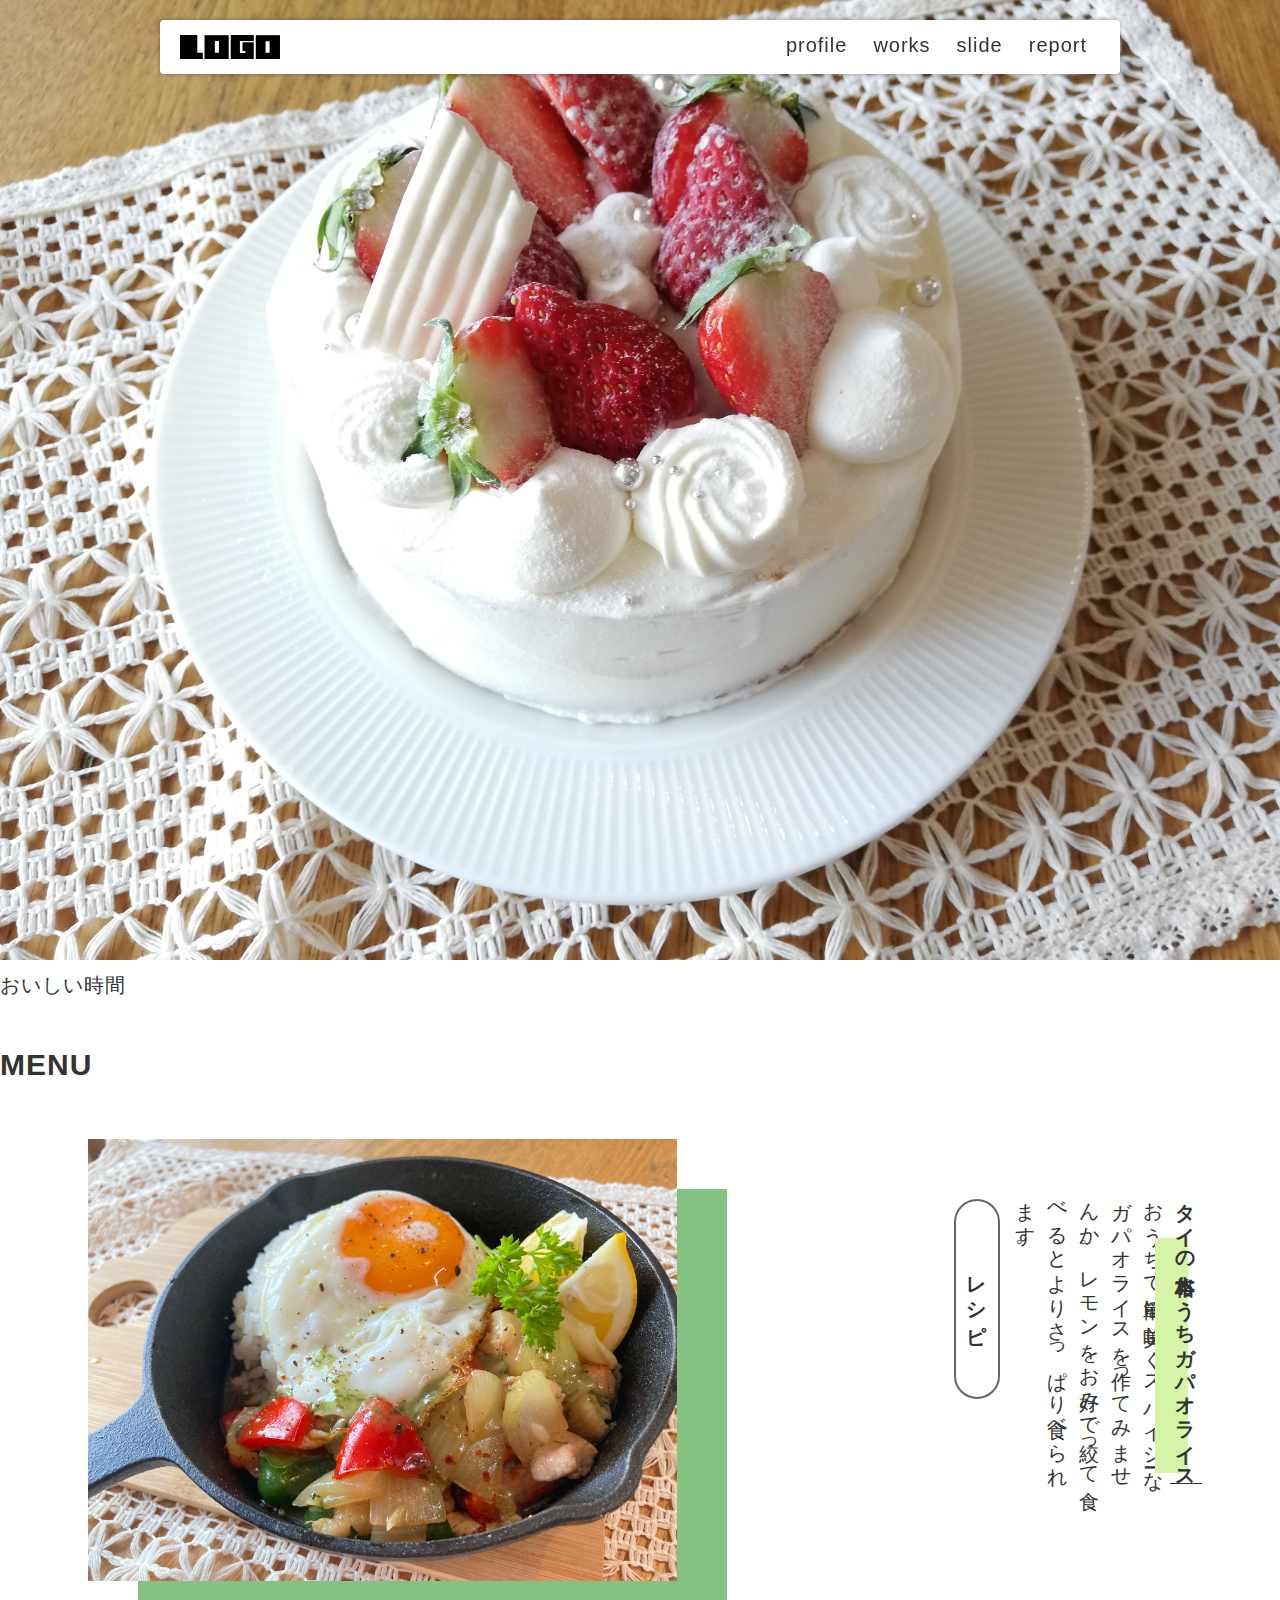
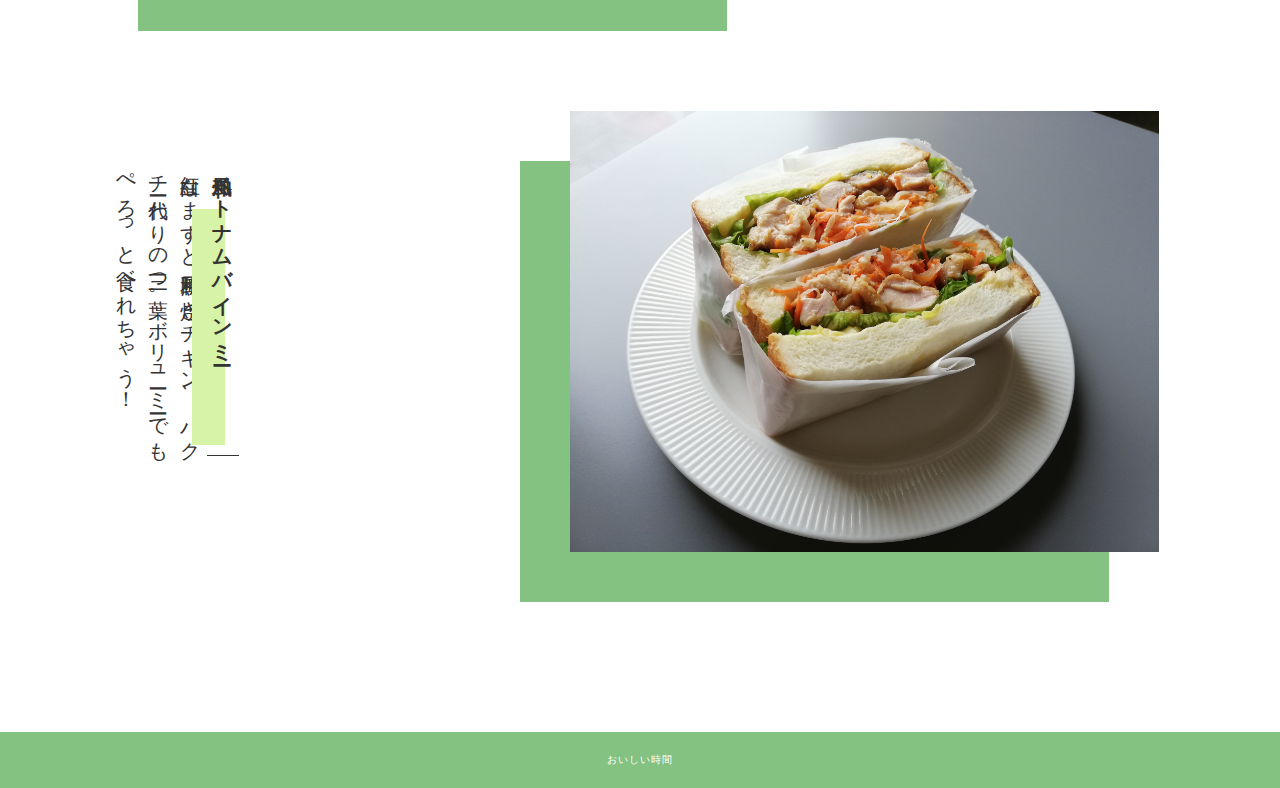
==== index.html @ 784911ea "change" ====
<!DOCTYPE html>
<html lang="ja">
  <head>
    <meta charset="UTF-8" />
    <meta http-equiv="X-UA-Compatible" content="IE=edge" />
    <meta name="viewport" content="width=device-width, initial-scale=1.0" />
    <link rel="stylesheet" href="./css/style.css" />
    <link rel="preconnect" href="https://fonts.googleapis.com">
    <link rel="preconnect" href="https://fonts.gstatic.com" crossorigin>
    <link href="https://fonts.googleapis.com/css2?family=Kaisei+Decol&display=swap" rel="stylesheet">
    <!-- cdnからjquery読み込み -->
    <script
      src="https://code.jquery.com/jquery-3.6.0.js"
      integrity="sha256-H+K7U5CnXl1h5ywQfKtSj8PCmoN9aaq30gDh27Xc0jk="
      crossorigin="anonymous"
    ></script>
    
    <script src="./js/main.js"></script>
    <title>トップページ</title>
  </head>
  <body>
    <header>
      <div class="inner">
        <div id="menu_btn"></div>
        <p id="header_logo">
          <a href="./index.html"><img src="./images/logo.svg" alt="" /></a>
        </p>
        <ul id="global_menu">
          <li><a href="./profile.html">profile</a></li>
          <li><a href="./works.html">works</a></li>
          <li><a href="./slide.html">slide</a></li>
          <li><a href="./report.html">report</a></li>
        </ul>
      </div>
    </header>
    <img class="rback" src='images/IMG_20211224_144856.jpg'
    <div class="top_eye_catch">おいしい時間</div>
    

    <div class="contents">
      <section class="sec">
        <h2></h2>
        <ul>

        </ul>
      </section>

      <section class="sec">
        <h2>MENU</h2>
        <div class="link_menu">
          <div class="each_link">
            <div class="link_pic">
              <div class="pic_container">
                <img class="rback" src="images/IMG_2029.jpeg" />
              </div>
            </div>
            <div class="link_txt">
              <p class="link_title"><span>タイの本格おうちガパオライス</span></p>
              <div class="explain">
                おうちで簡単に美味しくスパイシーなガパオライスを作ってみませんか。レモンをお好みで絞って食べるとよりさっぱり食べられます。<br />
                <a class="link_btn" href="./report.html">レシピ</a>
              </div>

            </div>
          </div>

          <div class="each_link">
            <div class="link_pic">
              <div class="pic_container">
                <img class="lback" src="images/IMG_20210904_125501.jpg" />
              </div>
            </div>
            <div class="link_txt">
              <p class="link_title"><span>和風ベトナムバインミー</span></p>
              <div class="explain">
                紅白なますと和風照り焼きチキン、パクチー代わりの三つ葉。ボリューミーでもぺろっと食べれちゃう！
              </div>

            </div>
          </div>
        </div>
      </section>
    </div>

    <footer>おいしい時間</footer>
  </body>
</html>
---- css/style.css ----
@charset "UTF-8";
/*======================================================
基本 全体の設定
======================================================*/
* {
  box-sizing: border-box;
  margin: 0;
  padding: 0;
}

html,
body {
  height: 100%;
  /* font-feature-settings: "palt"; */
  background-color: #fff;
  position: relative;
}

body { 
  font-size: 20px;
  line-height: 1.6;
  font-family: "游ゴシック体", YuGothic, "游ゴシック", "Yu Gothic", "ヒラギノ角ゴ ProN W3", "Hiragino Kaku Gothic ProN", "メイリオ", Meiryo, sans-serif;
  color: #333333;
  letter-spacing: 0.05em;
}

a {
  color: inherit;
  transition: 0.3s all;/* 値が変わった場合、0.3秒かけて変化する */
}

/* a:hoverはマウスオーバーしたときのセレクタ */
a:hover {
  opacity: 0.7;
}

/* 画像は親要素からはみ出さないように最大幅を100%に */
img {
  max-width: 100%;

  height: auto;
}

/* リストの先頭に・がつかないように */
li {
  list-style: none;
}

@media (min-width: 901px) {
  .sp_only {
    display: none !important;
  }
}

@media (max-width: 900px) {
  .pc_only {
    display: none !important;
  }
}




/*======================================================
header
======================================================*/
header {
  position: fixed;/* position: fixedにするとスクロールしても同じ位置に表示される */
  z-index: 2; /* z-indexはレイヤーの前後関係。数字が大きくなるほど手前 */
  max-width: 1000px;/* max-widthは最大幅 ウィンドウが小さくなればそれに合わせてせまくなる */
  top: 0;
  left: 0;
  right: 0;
  margin: auto;
}

header a {
  display: block;
  text-decoration: none;/* a要素にもともと付く下線をなしに */
}

header .inner {
  background-color: #fff;
  position: relative;
  display: flex;
  justify-content: space-between;
  padding: 15px 20px;
  box-shadow: 0px 0px 5px rgba(0, 0, 0, 0.35);
  border-radius: 4px;
  margin: 20px;
}

/* ロゴ */
#header_logo img {
  display: block;
  width: 100px;
}

/* メニュー */
#global_menu {
  display: flex;
  font-size: 20px;
  position: relative;
}



#global_menu a {
  padding: 0px 13px;
  line-height: 1;
  position: relative;
}

#global_menu li {
  position: relative;
}

#global_menu li.current::before {
  content: "";
  bottom: 2px;
  position: absolute;
  width: 100%;
  height: 10px;
  background-color: #ccc;
}

#menu_btn{
  position: absolute;
  width: 40px;
  height: 40px;
  border-radius: 20px;
  right: 10px;
  top: 7px;
  background-color: #ccc;
  z-index: 30;
  cursor: pointer;
  display: none;
}

/* レスポンシブ */
@media (max-width: 900px) {
  header .inner {
    flex-direction: column;
  }

  #global_menu {
    flex-direction: column;
    display: none;
  }

  .open_menu #global_menu {
    display: flex;
  }

  #global_menu li a{
    padding: 10px 0;
    text-align: center;
  }

  #menu_btn{
    display: block;
  }
}

/*======================================================
footer
======================================================*/
footer {
  background-color: rgb(132, 194, 129);
  color: #fff;
  text-align: center;
  padding: 20px;
  font-size: 10px;
}


/*======================================================
コンテンツ共通
======================================================*/

body.contents_page {/* classにcontents_pageが指定されているbodyタグ */
  padding-top: 100px;
}

.sec{
  margin-bottom: 40px;
}


  max-width: 1000px;
  min-height: 600px;
  padding: 20px;
  margin: auto;
}

/* =================================================
トップページ
================================================= */
.top_eye_catch {
  height: 500px;
  color: rgb(91, 74, 74);
  font-family: 'Kaisei Decol', serif;
  font-weight: bold;
  background-image: url(../images/IMG_20211224_144856.jpg);/* 背景画像 */
  background-size: cover;/* 背景画像のサイズ 要素いっぱいに表示 */
  background-position: center center;/* 背景画像の位置 */
  background-attachment: fixed;/* スクロールしたときの背景画像の位置 固定 */
  
  /* 上下左右中央テクニック https://ics.media/entry/17522/ */
  display: flex;
  align-items: center;
  justify-content: center;
}

.link_menu{
  padding-top: 100px;
}

.each_link{
  display: flex;
  justify-content: space-around;
  margin-bottom: 130px;
}

.each_link:nth-child(even){
  flex-direction: row-reverse;
}

.each_link .link_pic{
  width: 46%;
  margin: 0 60px;
}

.pic_container{
  position: relative;
  background-color: rgb(132, 194, 129);
}

.pic_container img{
  display: block;
  position: relative;
}

.rback{
  top: -50px;
  left: -50px;
}

.lback{
  top: -50px;
  right: -50px;
}



.each_link .link_txt{  writing-mode: vertical-rl;
  height: 300px;
}

.each_link .link_title{
  font-weight: bold;
<<<<<<< HEAD
  padding-bottom: 5px;
  margin-bottom: 5px;
  border-bottom: 1px solid #333;
  
=======
  margin-left: 60px;
  position: relative;
}

.each_link .link_title span{
  position: relative;
  z-index: 2;
}

.each_link .link_title::before{
  content: "";
    display: block;
    width: 33px;
    height: 80%;
    position: absolute;
    left: -15px;
    bottom: 10px;
    background-color: rgb(214, 243, 168);
}

.explain{
>>>>>>> 58fb634c5f13539f1fb2694e141395707feeac98
}

a.link_btn{
  text-decoration: none;
    font-weight: bold;
    display: block;
    margin: 10px;
    border: 2px solid #666;
    padding: 5px;
    text-align: center;
    border-radius: 50px;
    height: 200px;
}

a.link_btn:hover{/* classがlink_btnのaタグのマウスオーバー時 */
  opacity: 1;/* 半透明にならないように上書き */
  border-radius: 0;
  color: #fff;
  background-color: #333;
}

/* =================================================
worksページ
================================================= */

.thumb_list {
  display: flex;
  flex-wrap: wrap;
  margin: 0 -10px;
}

.thumb_list li {
  width: 25%;
  padding: 10px;
}

@media (max-width: 900px) {
  .thumb_list li {
    width: 50%;
  }
}

@media (max-width: 500px) {
  .thumb_list li {
    width: 100%;
  }
}

.thumb_list li a {
  display: block;
  height: 120px;
  border: 1px solid #ccc;
  opacity: 1;
  overflow: hidden;/* はみ出た部分は隠す */
}

.thumb_list li a img {
  display: block;
  width: 100%;
  height: 100%;
  object-fit: cover;
  object-position: center center;
  
  transition: 0.4s all;
}

/* マウスオーバー時、中の画像が1.3倍になって10度傾く */
.thumb_list li a:hover img{
  transform: scale(1.3) rotate(10deg);
}

/*======================================================
reportページ
======================================================*/

.report_eye_catch {
  height: 300px;
  background-image: url(../images/IMG_20210920_132459.jpg);
  background-size: cover;
  background-position: center center;
  display: flex;
  align-items: center;
  justify-content: center;
  color: #fff;
  font-weight: bold;
}

.report {
  border: 1px solid #ccc;
  padding: 40px;
}

.report .outline {
  margin-bottom: 40px;
  display: flex;
}


  .report .outline {
    display: block;
  }
}

.report .outline .pic {
  width: 45%;
  border: 3px solid #999;
}

.report .outline .txt {
  flex: 1;
  padding-left: 20px;
}

.report h1 {
  margin-bottom: 20px;
  padding-left: 10px;
  border-left: 5px solid #ff9a02;
}

.ex_link {
  display: inline-block;
  position: relative;
  padding: 4px;
  padding-left: 26px;
}

.ex_link::before {
  box-sizing: border-box;
  content: "";
  display: block;
  width: 20px;
  height: 14px;
  border: 3px solid #666;
  border-radius: 3px;
  position: absolute;
  left: 0;
  top: 0;
  bottom: 0;
  margin: auto;
}

/* =================================================
profileページ
================================================= */
.profile_container{
  writing-mode: vertical-rl;
  width: 100%;
  height: 300px;
  overflow: auto;
}

.profile_container h3{
  margin-right: px;
}



/*======================================================
汎用
======================================================*/
.mb_m {
  margin-bottom: 20px;
}
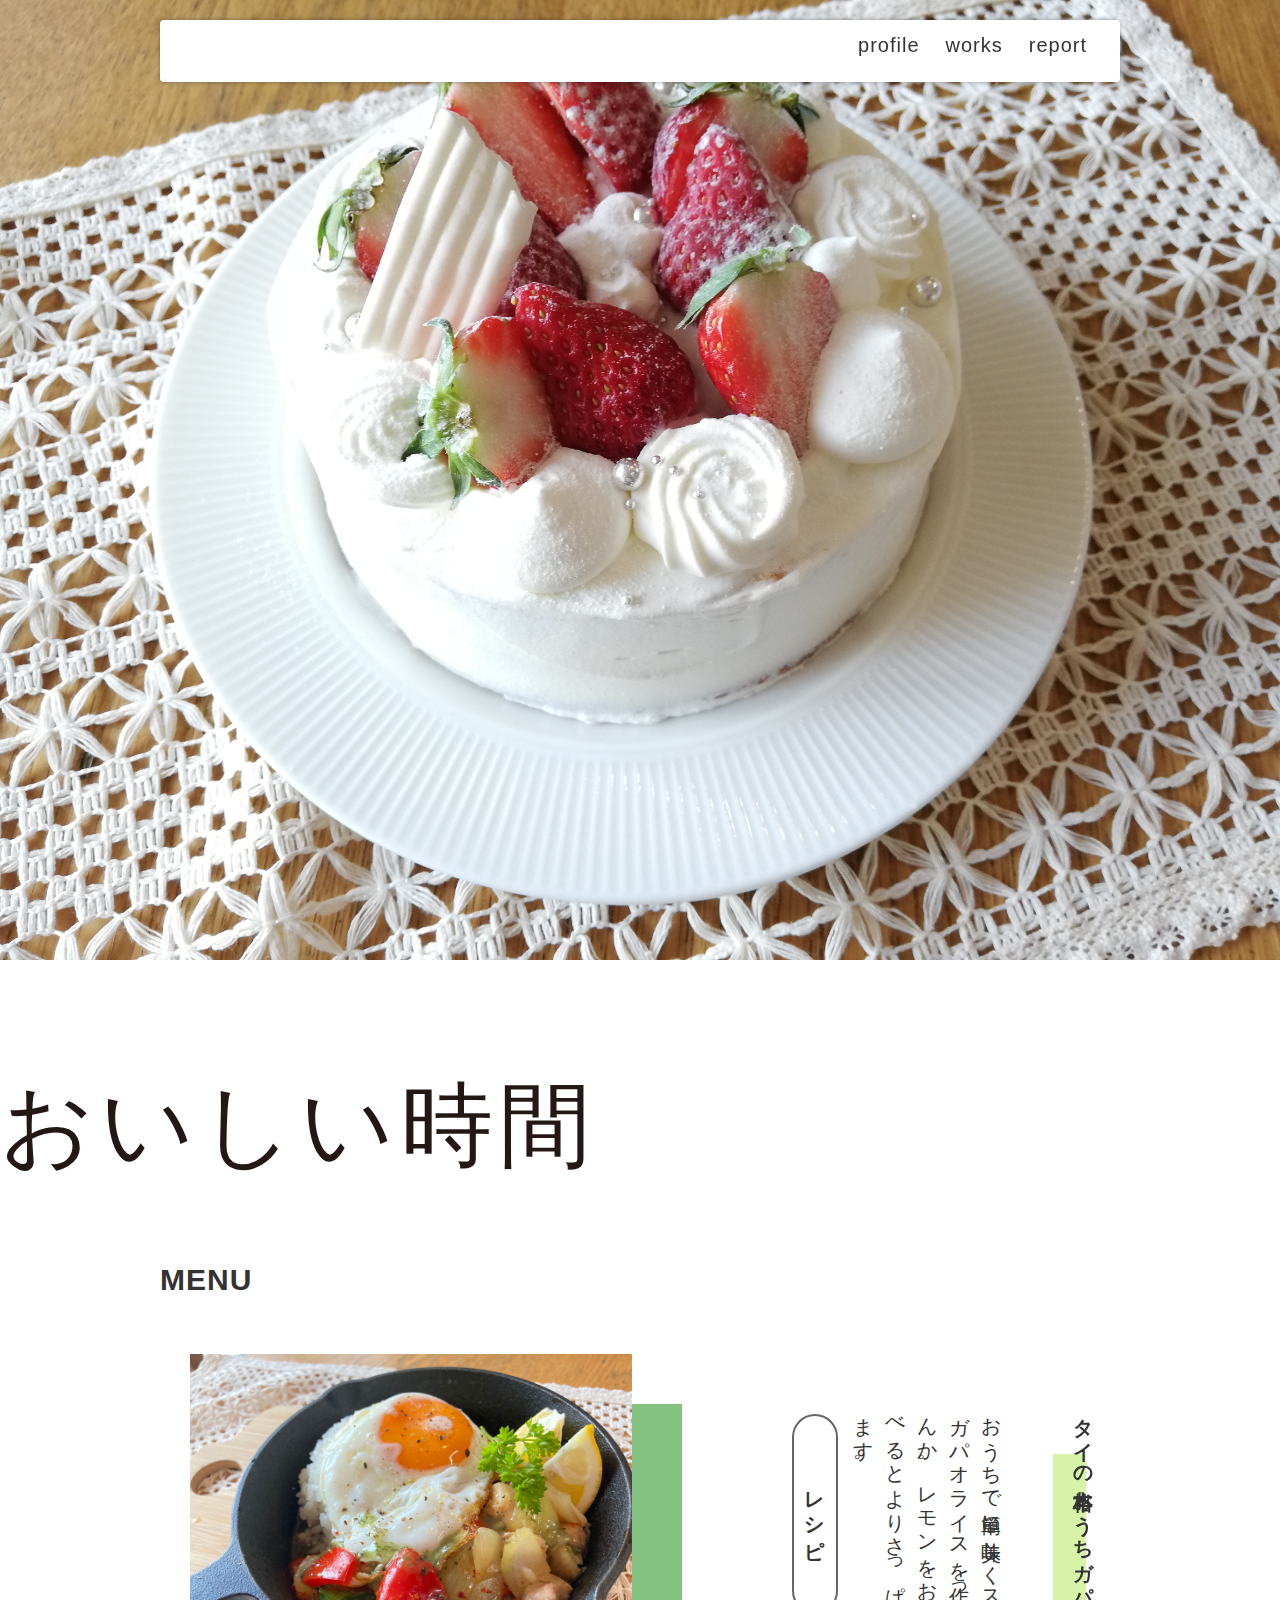
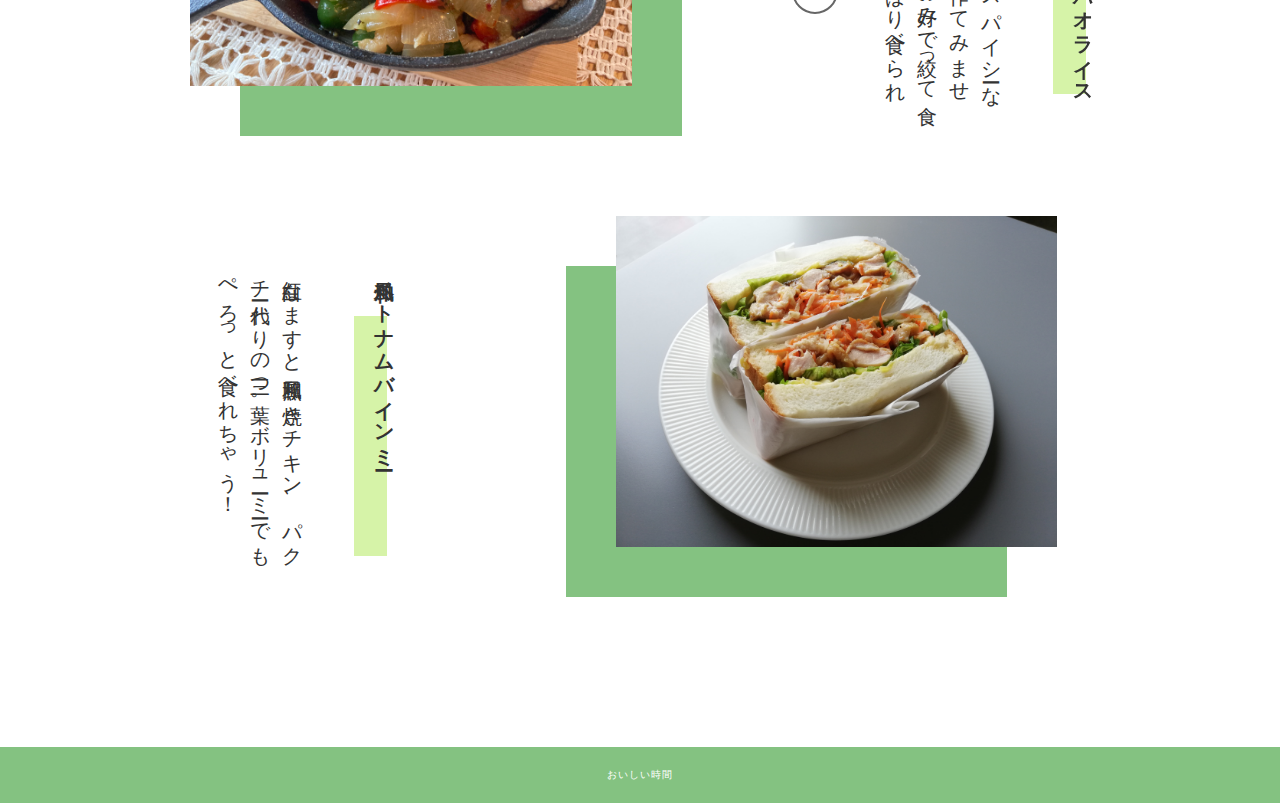
==== commit ae92bbfc: "change" ====
--- a/index.html
+++ b/index.html
@@ -23,18 +23,17 @@
       <div class="inner">
         <div id="menu_btn"></div>
         <p id="header_logo">
-          <a href="./index.html"><img src="./images/logo.svg" alt="" /></a>
+          <a href="./index.html"><?xml version="1.0" encoding="UTF-8"?><svg id="a" xmlns="http://www.w3.org/2000/svg" viewBox="0 0 208.35 35.56"><defs><style>.b{fill:#231815;font-family:AB-andante-83pv-RKSJ-H, AB-andante;font-size:15px;}</style></defs><text class="b" transform="translate(0 30.56)"><tspan x="0" y="0">おいしい時間</tspan></text></svg>
         </p>
         <ul id="global_menu">
           <li><a href="./profile.html">profile</a></li>
           <li><a href="./works.html">works</a></li>
-          <li><a href="./slide.html">slide</a></li>
           <li><a href="./report.html">report</a></li>
         </ul>
       </div>
     </header>
     <img class="rback" src='images/IMG_20211224_144856.jpg'
-    <div class="top_eye_catch">おいしい時間</div>
+    <div class="top_eye_catch"<?xml version="1.0" encoding="UTF-8"?><svg id="a" xmlns="http://www.w3.org/2000/svg" viewBox="0 0 208.35 35.56"><defs><style>.b{fill:#231815;font-family:AB-andante-83pv-RKSJ-H, AB-andante;font-size:px;}</style></defs><text class="b" transform="translate(0 30.56)"><tspan x="0" y="0">おいしい時間</tspan></text></svg></div>
     
 
     <div class="contents">
--- a/css/style.css
+++ b/css/style.css
@@ -186,7 +186,7 @@
   margin-bottom: 40px;
 }
 
-
+.contents {
   max-width: 1000px;
   min-height: 600px;
   padding: 20px;
@@ -259,12 +259,6 @@
 
 .each_link .link_title{
   font-weight: bold;
-<<<<<<< HEAD
-  padding-bottom: 5px;
-  margin-bottom: 5px;
-  border-bottom: 1px solid #333;
-  
-=======
   margin-left: 60px;
   position: relative;
 }
@@ -285,9 +279,7 @@
     background-color: rgb(214, 243, 168);
 }
 
-.explain{
->>>>>>> 58fb634c5f13539f1fb2694e141395707feeac98
-}
+
 
 a.link_btn{
   text-decoration: none;
@@ -303,7 +295,7 @@
 
 a.link_btn:hover{/* classがlink_btnのaタグのマウスオーバー時 */
   opacity: 1;/* 半透明にならないように上書き */
-  border-radius: 0;
+
   color: #fff;
   background-color: #333;
 }
@@ -329,15 +321,15 @@
   }
 }
 
-@media (max-width: 500px) {
+@media (max-width: 100px) {
   .thumb_list li {
-    width: 100%;
+    width: 50%;
   }
 }
 
 .thumb_list li a {
   display: block;
-  height: 120px;
+  height: 100px;
   border: 1px solid #ccc;
   opacity: 1;
   overflow: hidden;/* はみ出た部分は隠す */
@@ -375,7 +367,7 @@
 }
 
 .report {
-  border: 1px solid #ccc;
+
   padding: 40px;
 }
 
@@ -385,10 +377,10 @@
 }
 
 
-  .report .outline {
-    display: block;
-  }
-}
+.report .outline {
+  display: block;
+}
+
 
 .report .outline .pic {
   width: 45%;
@@ -438,9 +430,6 @@
   overflow: auto;
 }
 
-.profile_container h3{
-  margin-right: px;
-}
 
 
 
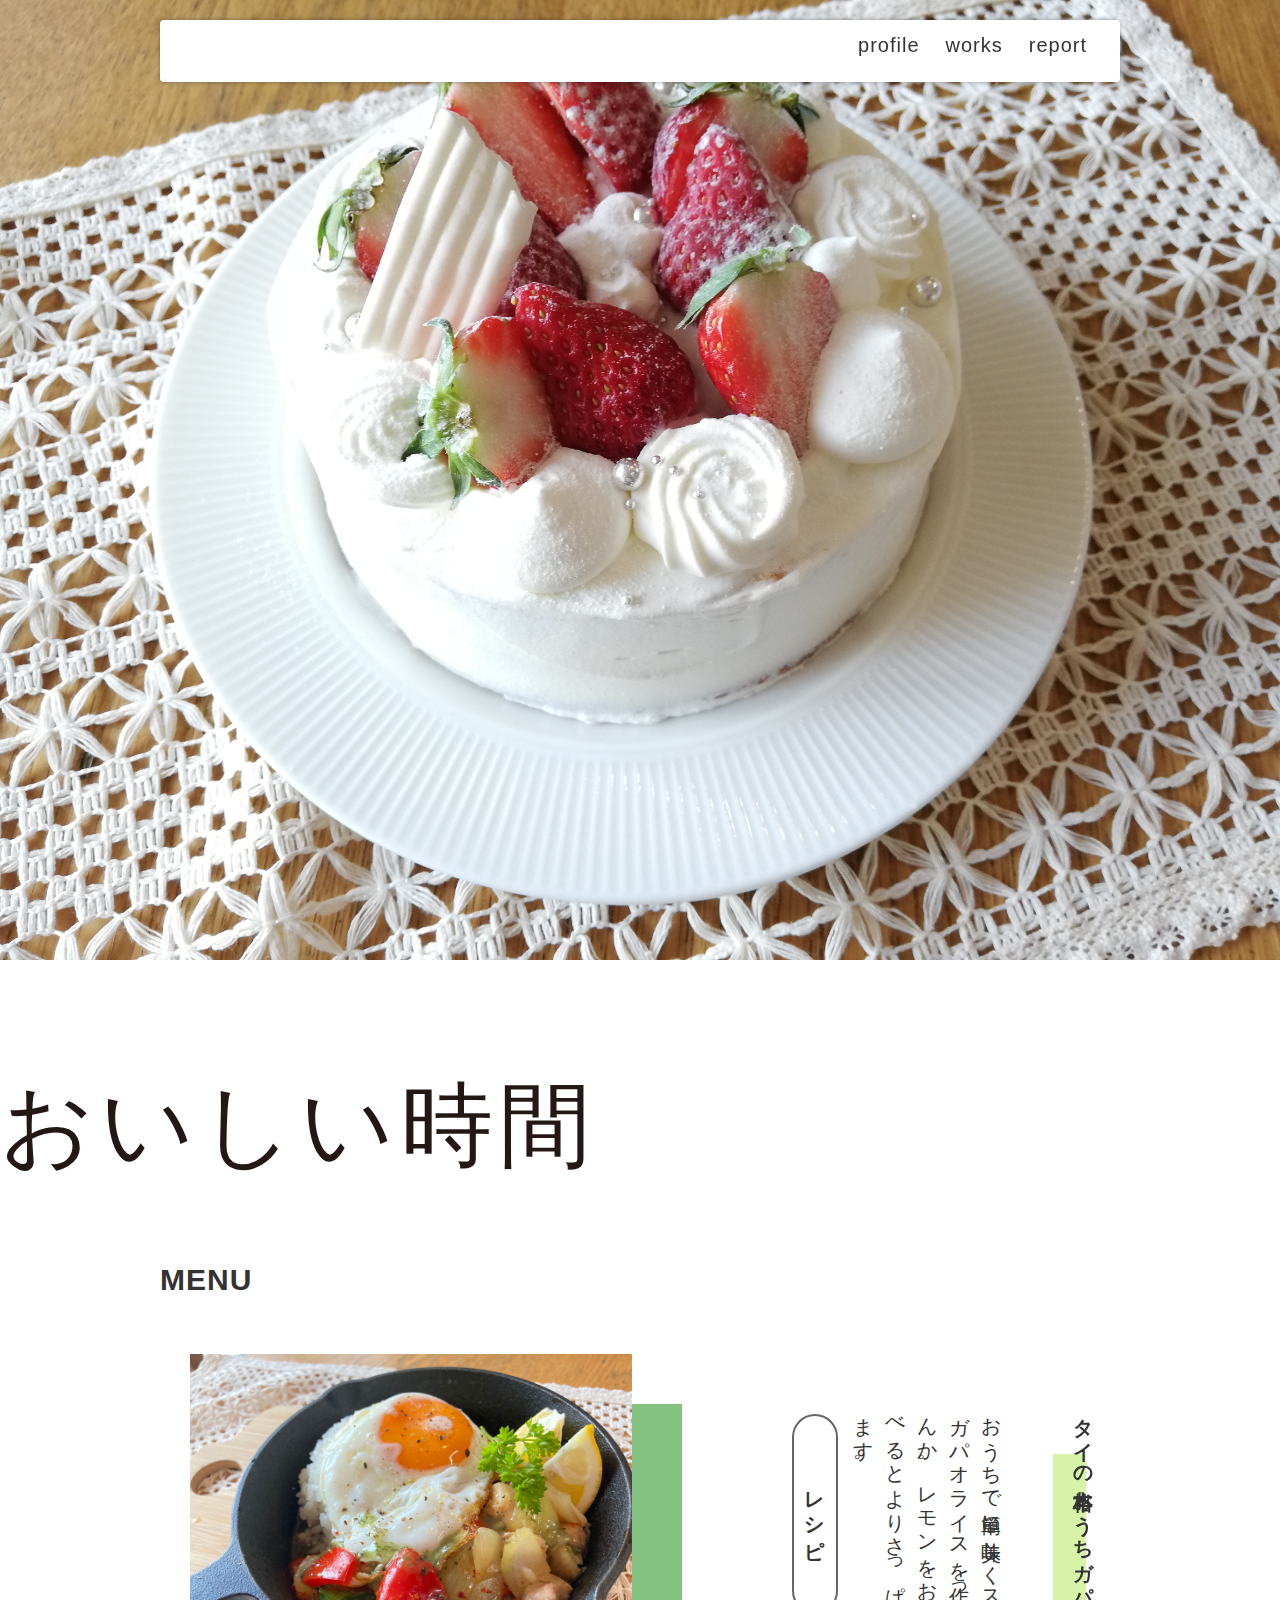
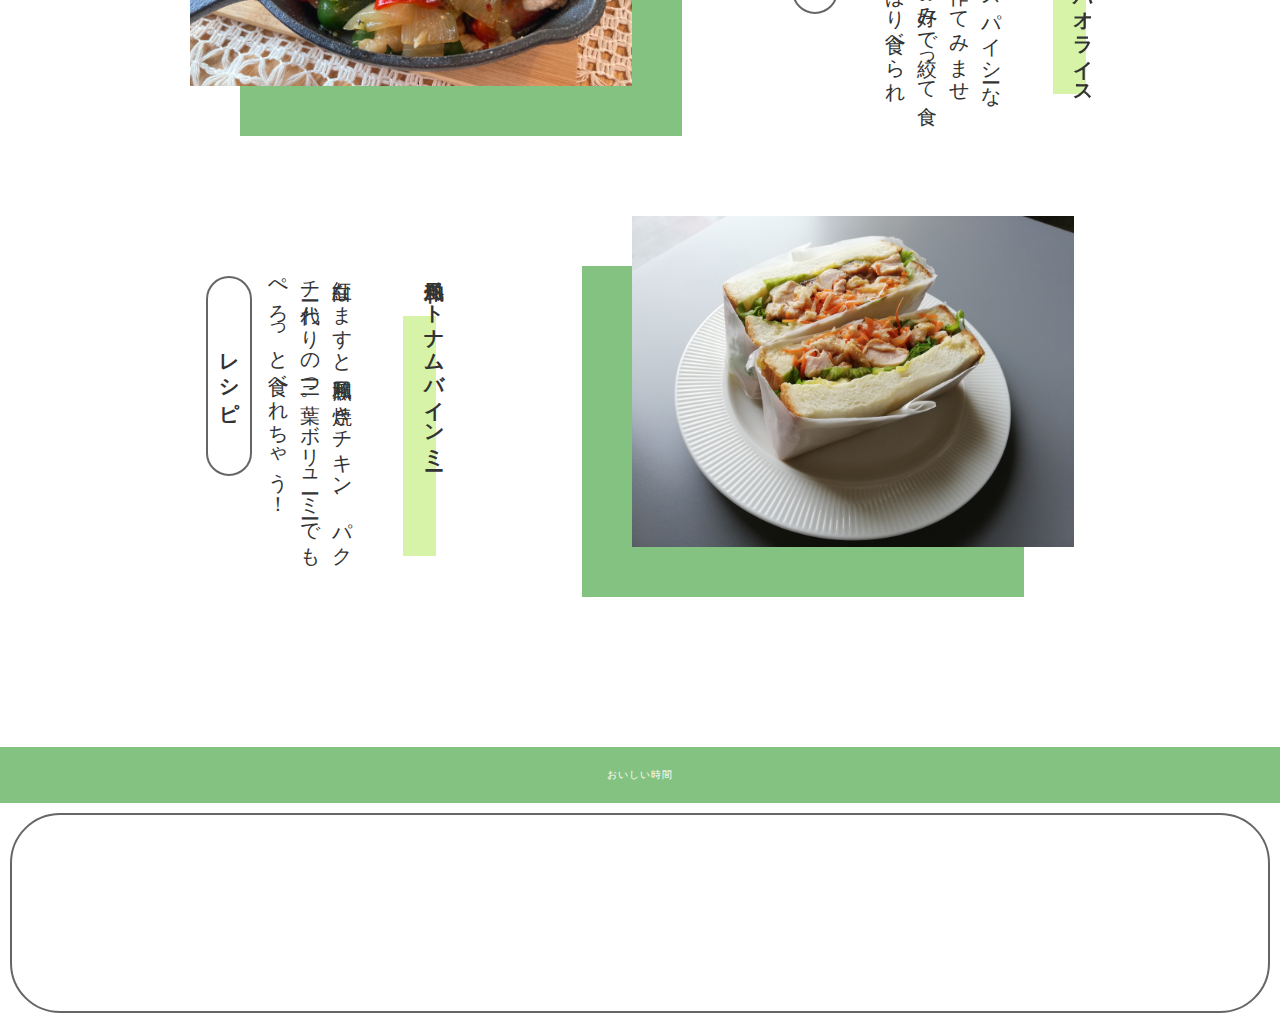
==== commit 825d0b9e: "change" ====
--- a/index.html
+++ b/index.html
@@ -73,7 +73,8 @@
               <p class="link_title"><span>和風ベトナムバインミー</span></p>
               <div class="explain">
                 紅白なますと和風照り焼きチキン、パクチー代わりの三つ葉。ボリューミーでもぺろっと食べれちゃう！
-              </div>
+                <a class="link_btn" href="./report.html">レシピ</a>
+              </div></div>
 
             </div>
           </div>
@@ -82,5 +83,7 @@
     </div>
 
     <footer>おいしい時間</footer>
+    <a class="link_btn" href="./report.html">
+              </div>
   </body>
 </html>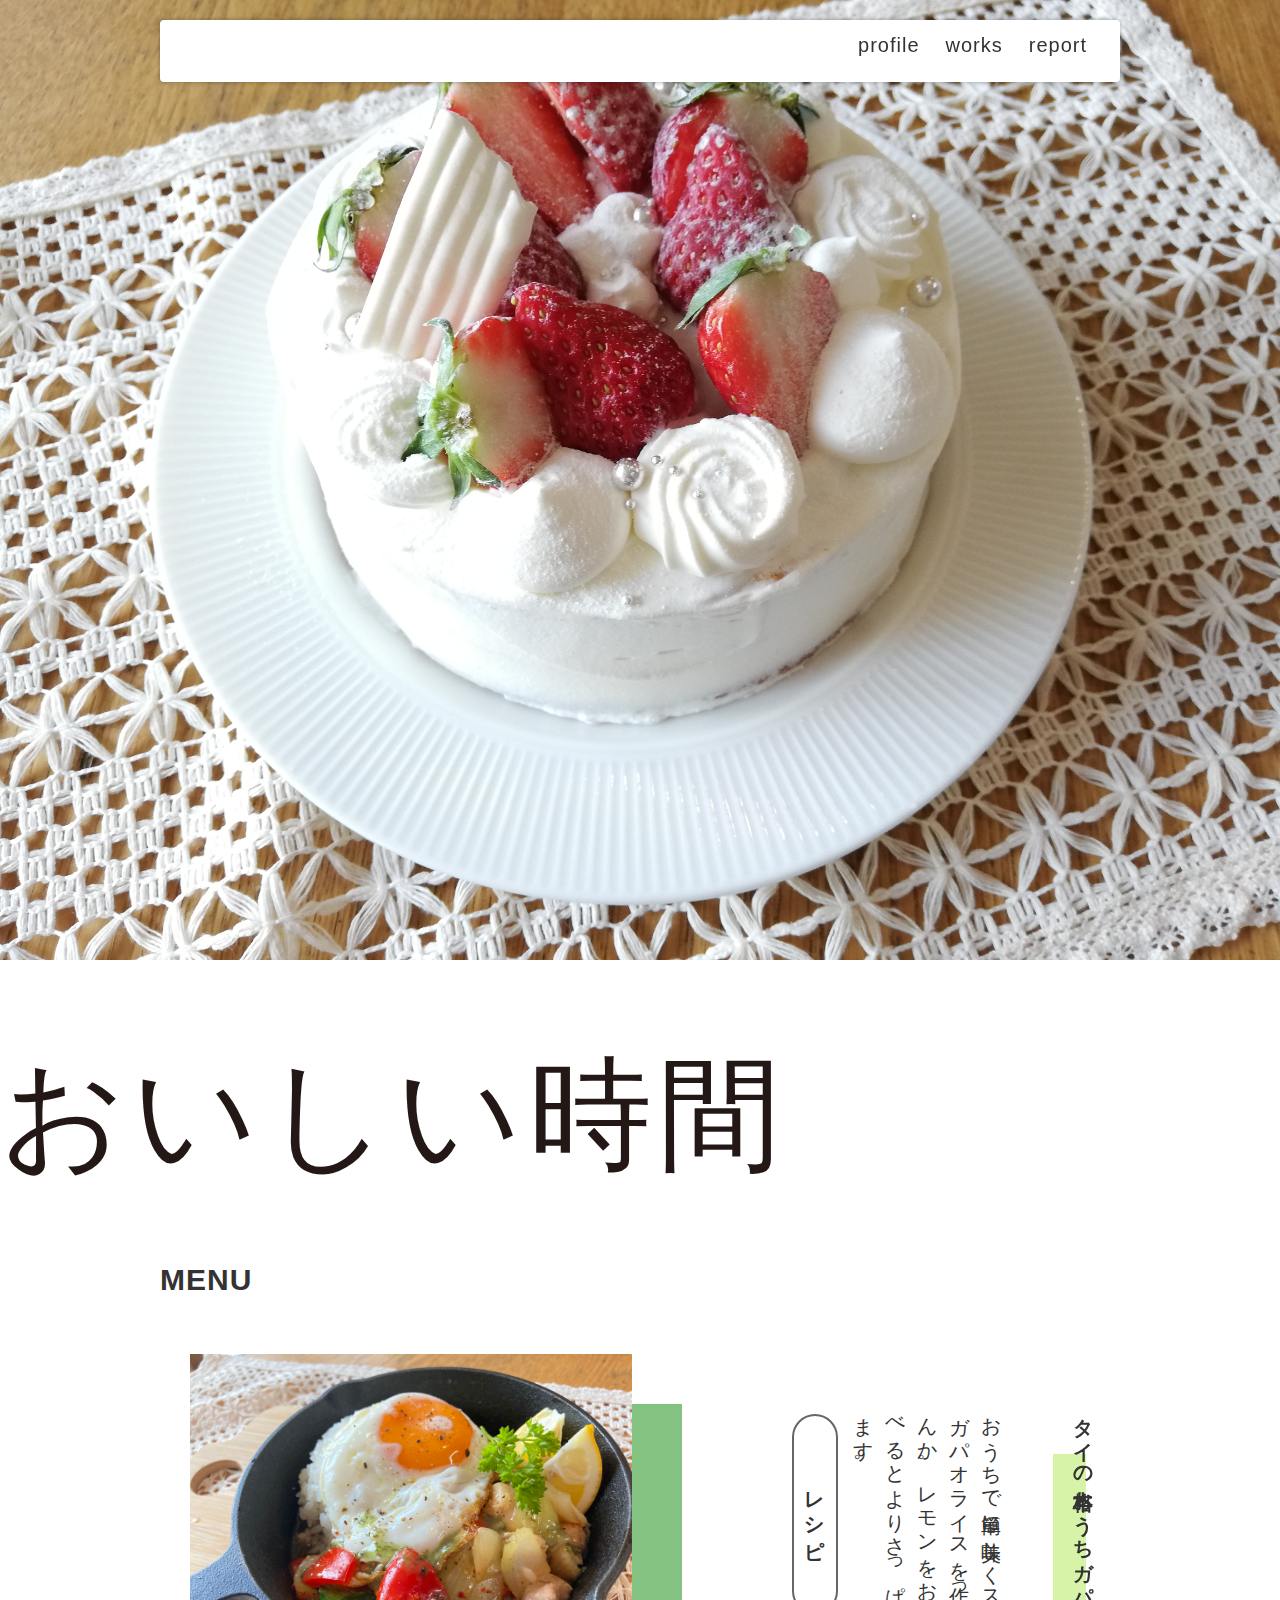
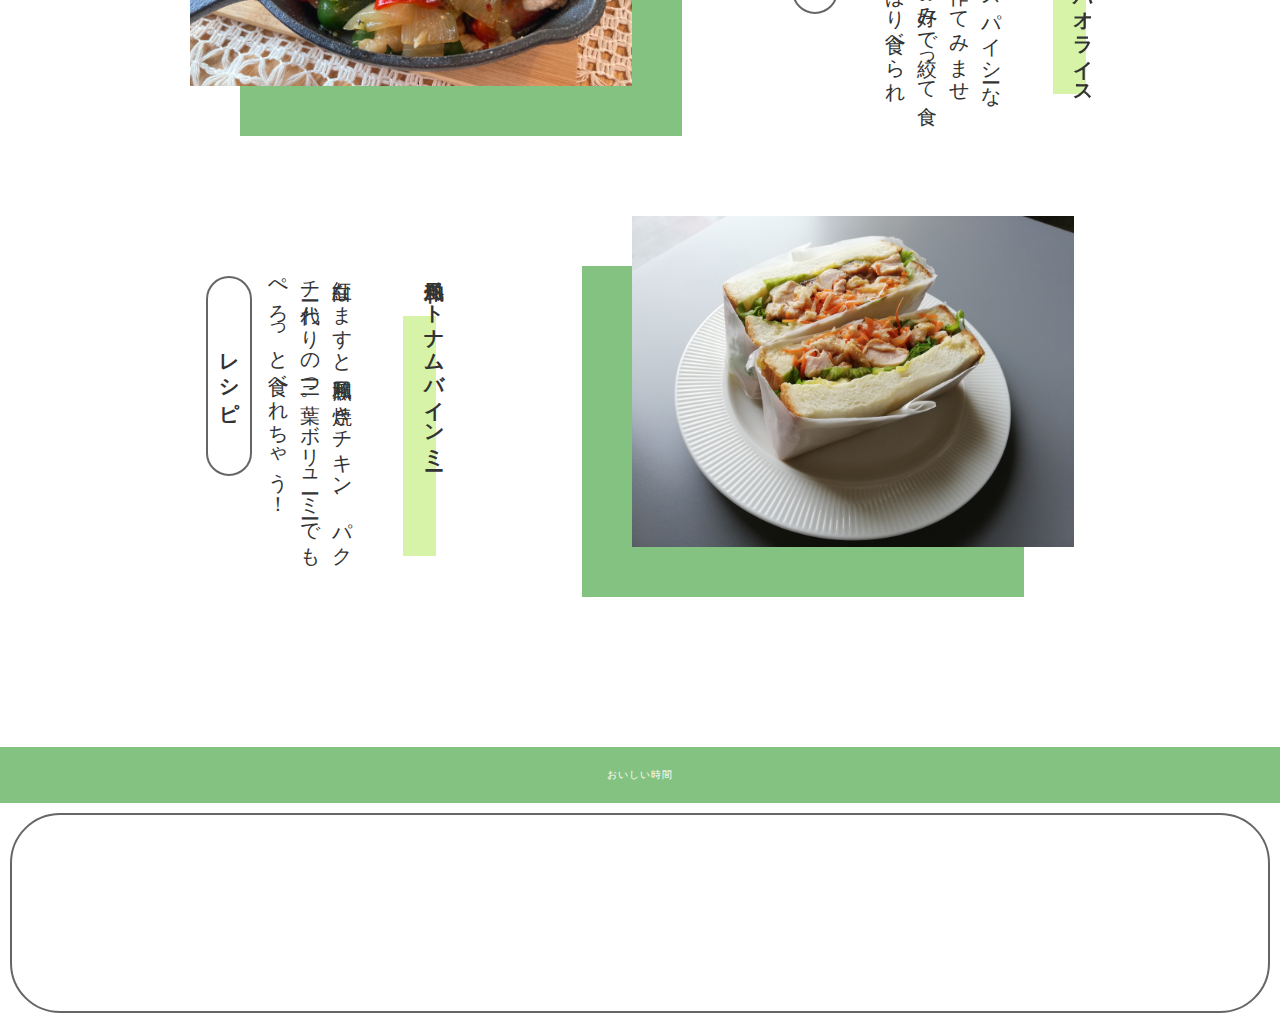
==== commit 00422fc9: "change" ====
--- a/index.html
+++ b/index.html
@@ -23,7 +23,7 @@
       <div class="inner">
         <div id="menu_btn"></div>
         <p id="header_logo">
-          <a href="./index.html"><?xml version="1.0" encoding="UTF-8"?><svg id="a" xmlns="http://www.w3.org/2000/svg" viewBox="0 0 208.35 35.56"><defs><style>.b{fill:#231815;font-family:AB-andante-83pv-RKSJ-H, AB-andante;font-size:15px;}</style></defs><text class="b" transform="translate(0 30.56)"><tspan x="0" y="0">おいしい時間</tspan></text></svg>
+          <a href="./index.html"><?xml version="1.0" encoding="UTF-8"?><svg id="a" xmlns="http://www.w3.org/2000/svg" viewBox="0 0 36.96 4.45"><defs><style>.b{fill:#231815;}</style></defs><path class="b" d="M0,2.41H.86v-.88H0v-.44H.86V.36h.2v.73h.71v.44h-.71v.88h.94c.47,0,.84,.32,.84,.7v.1c0,.39-.38,.7-.84,.7h-.51v-.16h.28c.3,0,.55-.26,.55-.59s-.24-.59-.55-.59h-.7v.71H0v-.88Zm.53,.71h.33v-.55h-.33v.55Zm1.94-1.8c0-.12,.12-.22,.26-.22s.26,.1,.26,.22-.12,.22-.26,.22-.26-.1-.26-.22Z"/><path class="b" d="M6.51,2.78V1.35h.2v1.23c0,.25,.31,.45,.7,.45h.15v-.44h.2v.88h-.4c-.47,0-.84-.31-.84-.7Zm2.54-1.45c1.01,0,.97,.52,.97,.52,0,.12-.12,.22-.26,.22s-.26-.1-.26-.22c0-.1,.09-.19,.2-.21-.14-.2-.45-.25-.64-.31Z"/><path class="b" d="M14.24,.66c-.14,0-.26-.09-.26-.22s.12-.22,.26-.22c.09,0,.16,.04,.22,.09,.01,.02,.02,.03,.03,.05,.14,.26-.16,.45-.41,.45,.22-.05,.28-.16,.16-.16Zm-.26,2.09V1.63h.61v1.13c0,.71,.3,.99,.82,.91-.36,.31-1.43,.33-1.43-.93Z"/><path class="b" d="M19.67,2.78V1.35h.2v1.23c0,.25,.31,.45,.7,.45h.15v-.44h.2v.88h-.4c-.47,0-.84-.31-.84-.7Zm2.54-1.45c1.01,0,.97,.52,.97,.52,0,.12-.12,.22-.26,.22s-.26-.1-.26-.22c0-.1,.09-.19,.2-.21-.14-.2-.45-.25-.64-.31Z"/><path class="b" d="M26.03,3.13c-.47,0-.84-.31-.84-.7v-.65c0-.39,.38-.7,.84-.7h.11c.47,0,.84,.31,.84,.7v.65c0,.39-.38,.7-.84,.7h-.11Zm.06-.44c.39,0,.7-.2,.7-.45v-.26c0-.25-.31-.45-.7-.45s-.7,.2-.7,.45v.26c0,.25,.31,.45,.7,.45Zm0-.37c-.15,0-.26-.1-.26-.22s.11-.22,.26-.22,.26,.1,.26,.22-.12,.22-.26,.22Zm3.11-1.73h1.24v.16h-1.24V1.91h1.24v.44h-3.01v-.44h1.24V.76h-1.24v-.16h1.24V0h.53V.59Zm0,2.04v.23h.67v.44h-.67v.79c0,.12-.11,.21-.25,.21s-.26-.12-.26-.24c0-.11-.26-.19-.26-.19h.57v-.58h-1.25v-.44h1.25v-.23h.2Zm-1.45,1.11c0-.12,.11-.22,.26-.22s.26,.1,.26,.22-.12,.22-.26,.22-.26-.1-.26-.22Z"/><path class="b" d="M32.26,3.67h-.2V.02h.8c.47,0,.84,.31,.84,.7v.09c0,.39-.38,.7-.84,.7h-.61V3.67Zm0-2.31h.38c.3,0,.55-.26,.55-.59s-.24-.58-.55-.58h-.38V1.35Zm.45-.37c-.15,0-.26-.09-.26-.22s.11-.22,.26-.22,.26,.1,.26,.22-.12,.22-.26,.22Zm1.59,.84h.11c.47,0,.84,.32,.84,.7v.65c0,.38-.38,.7-.84,.7h-.11c-.47,0-.84-.32-.84-.7v-.65c0-.38,.38-.7,.84-.7Zm-.65,.9v.26c0,.25,.31,.46,.7,.46s.7-.21,.7-.46v-.26c0-.25-.31-.46-.7-.46s-.7,.21-.7,.46Zm.44,.13c0-.12,.11-.22,.26-.22s.26,.1,.26,.22-.12,.22-.26,.22-.26-.09-.26-.22Zm.89-2.03v-.09c0-.39,.38-.7,.84-.7h1.13V4.19c0,.14-.14,.26-.32,.26s-.32-.14-.32-.3c0-.15-.32-.23-.32-.23h.43V1.52h-.61c-.47,0-.84-.31-.84-.7Zm.53-.05c0,.33,.24,.59,.55,.59h.38V.19h-.38c-.3,0-.55,.26-.55,.58Zm.2,0c0-.12,.12-.22,.26-.22s.26,.1,.26,.22-.12,.22-.26,.22-.26-.09-.26-.22Z"/></svg>
         </p>
         <ul id="global_menu">
           <li><a href="./profile.html">profile</a></li>
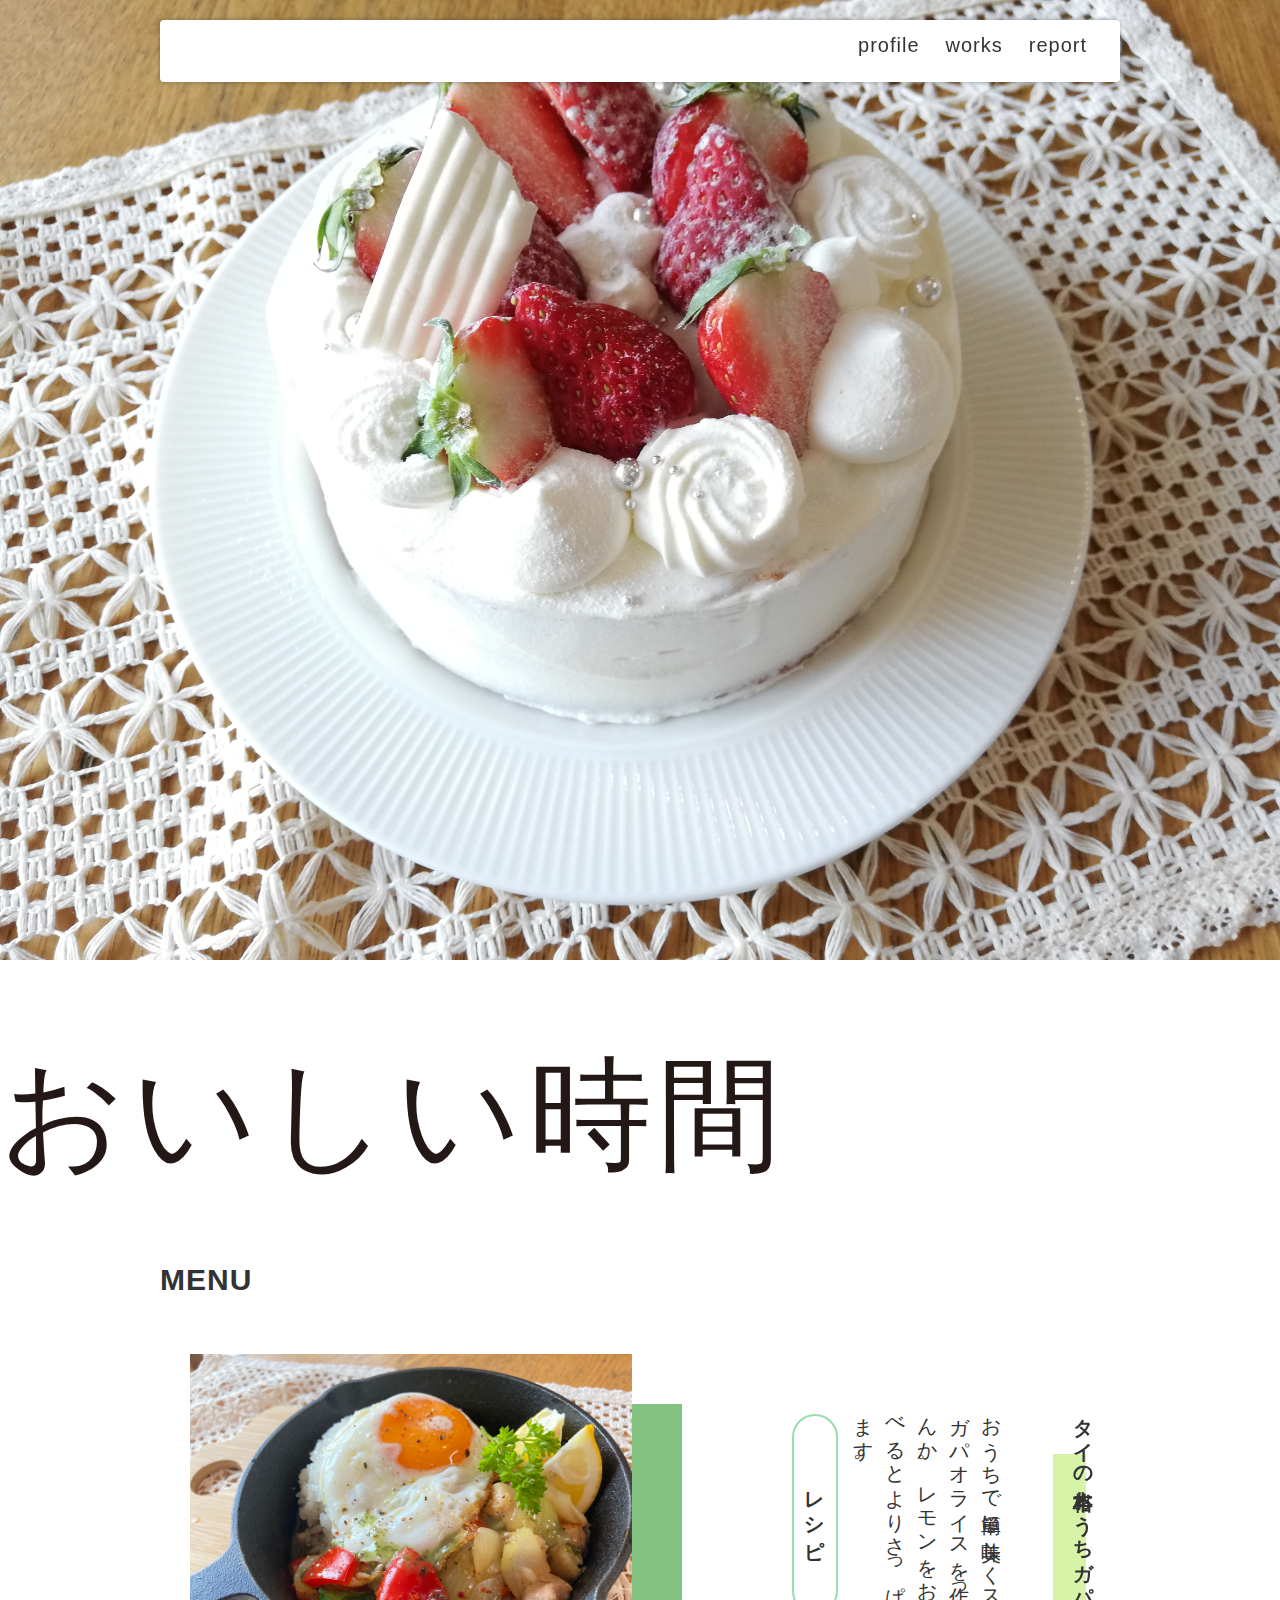
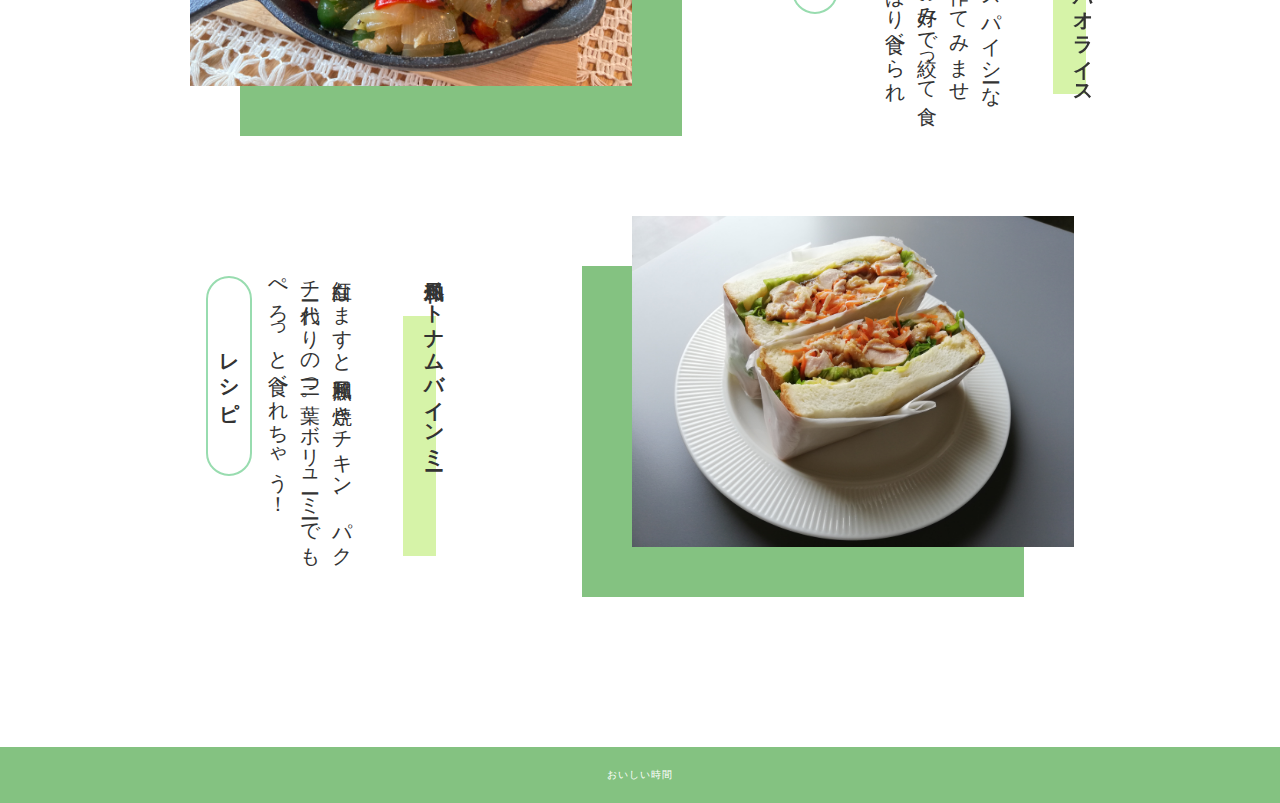
==== commit 250b7304: "change" ====
--- a/index.html
+++ b/index.html
@@ -82,8 +82,4 @@
       </section>
     </div>
 
-    <footer>おいしい時間</footer>
-    <a class="link_btn" href="./report.html">
-              </div>
-  </body>
-</html>+    <footer>おいしい時間</footer>--- a/css/style.css
+++ b/css/style.css
@@ -286,7 +286,7 @@
     font-weight: bold;
     display: block;
     margin: 10px;
-    border: 2px solid #666;
+    border: 2px solid rgb(152, 220, 175);
     padding: 5px;
     text-align: center;
     border-radius: 50px;
@@ -297,7 +297,7 @@
   opacity: 1;/* 半透明にならないように上書き */
 
   color: #fff;
-  background-color: #333;
+  background-color: rgba(122, 202, 128, 0.695);
 }
 
 /* =================================================
@@ -323,7 +323,7 @@
 
 @media (max-width: 100px) {
   .thumb_list li {
-    width: 50%;
+    width: 0%;
   }
 }
 
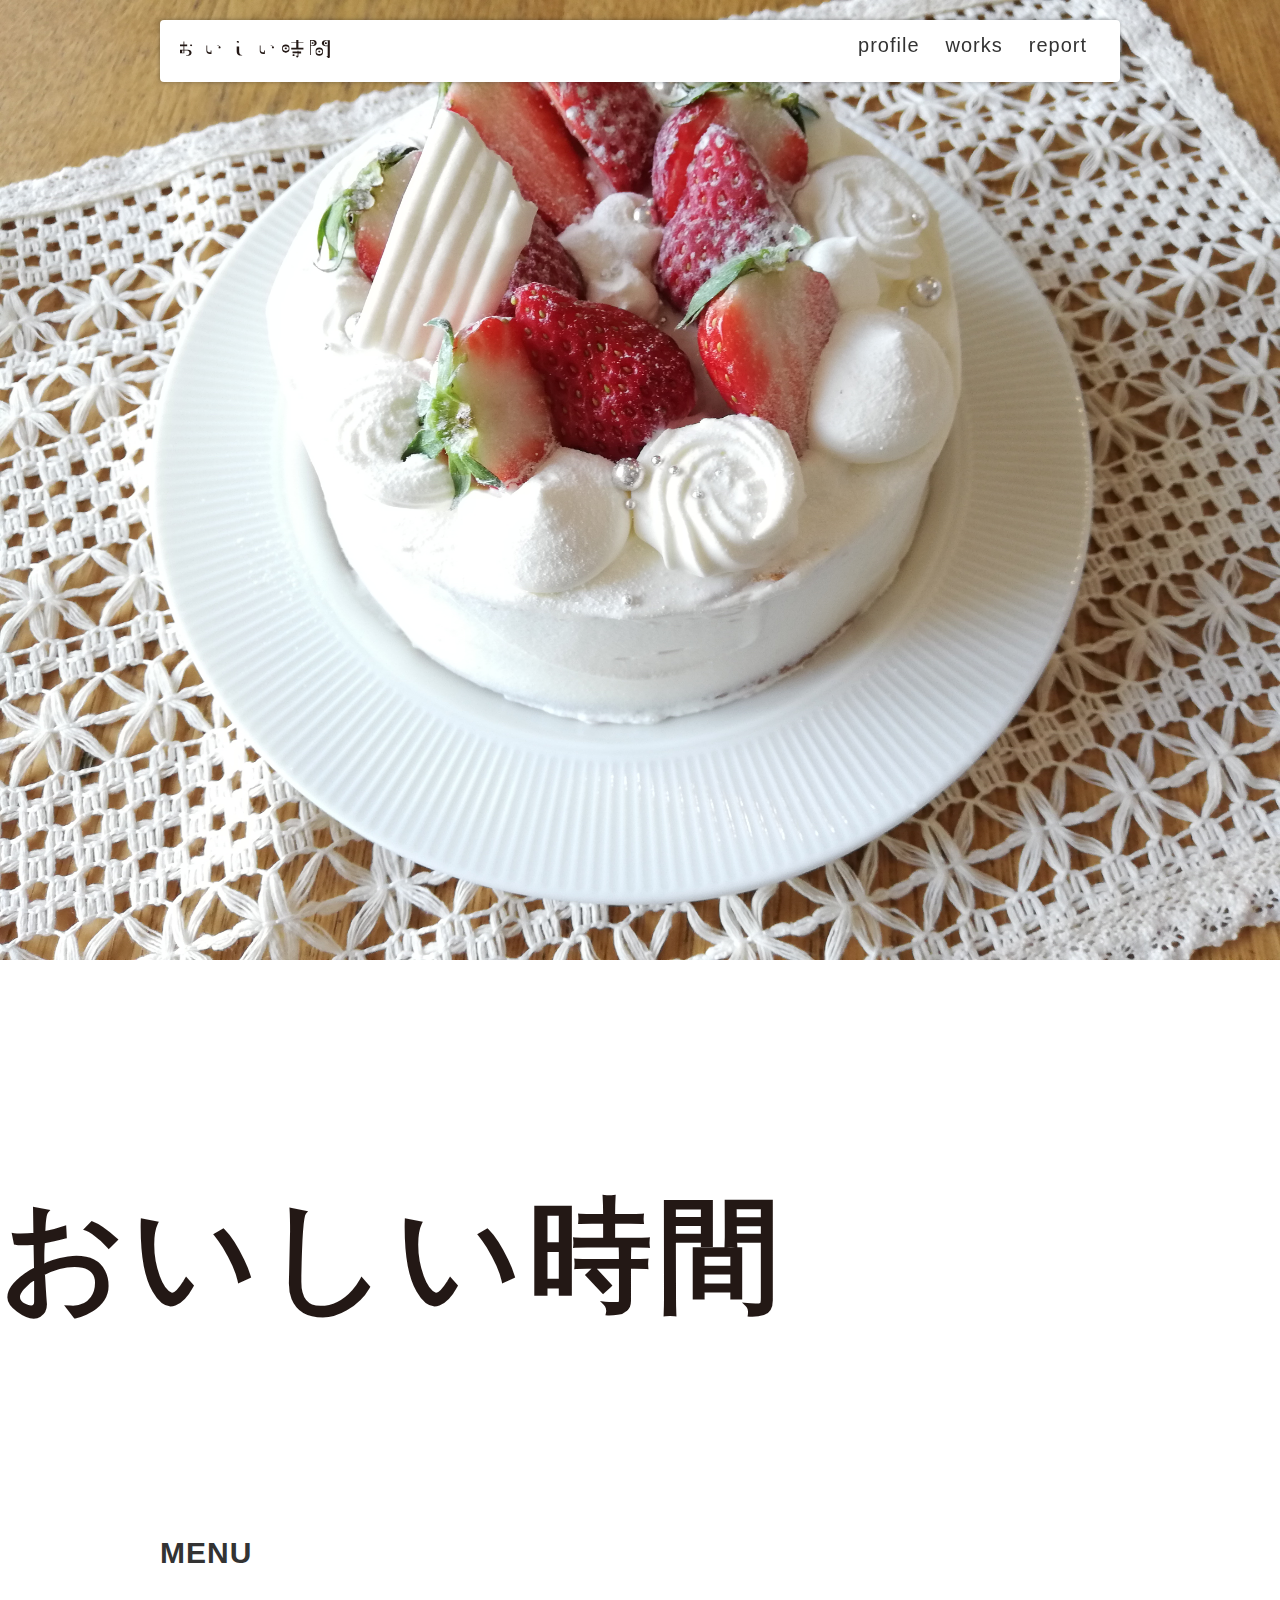
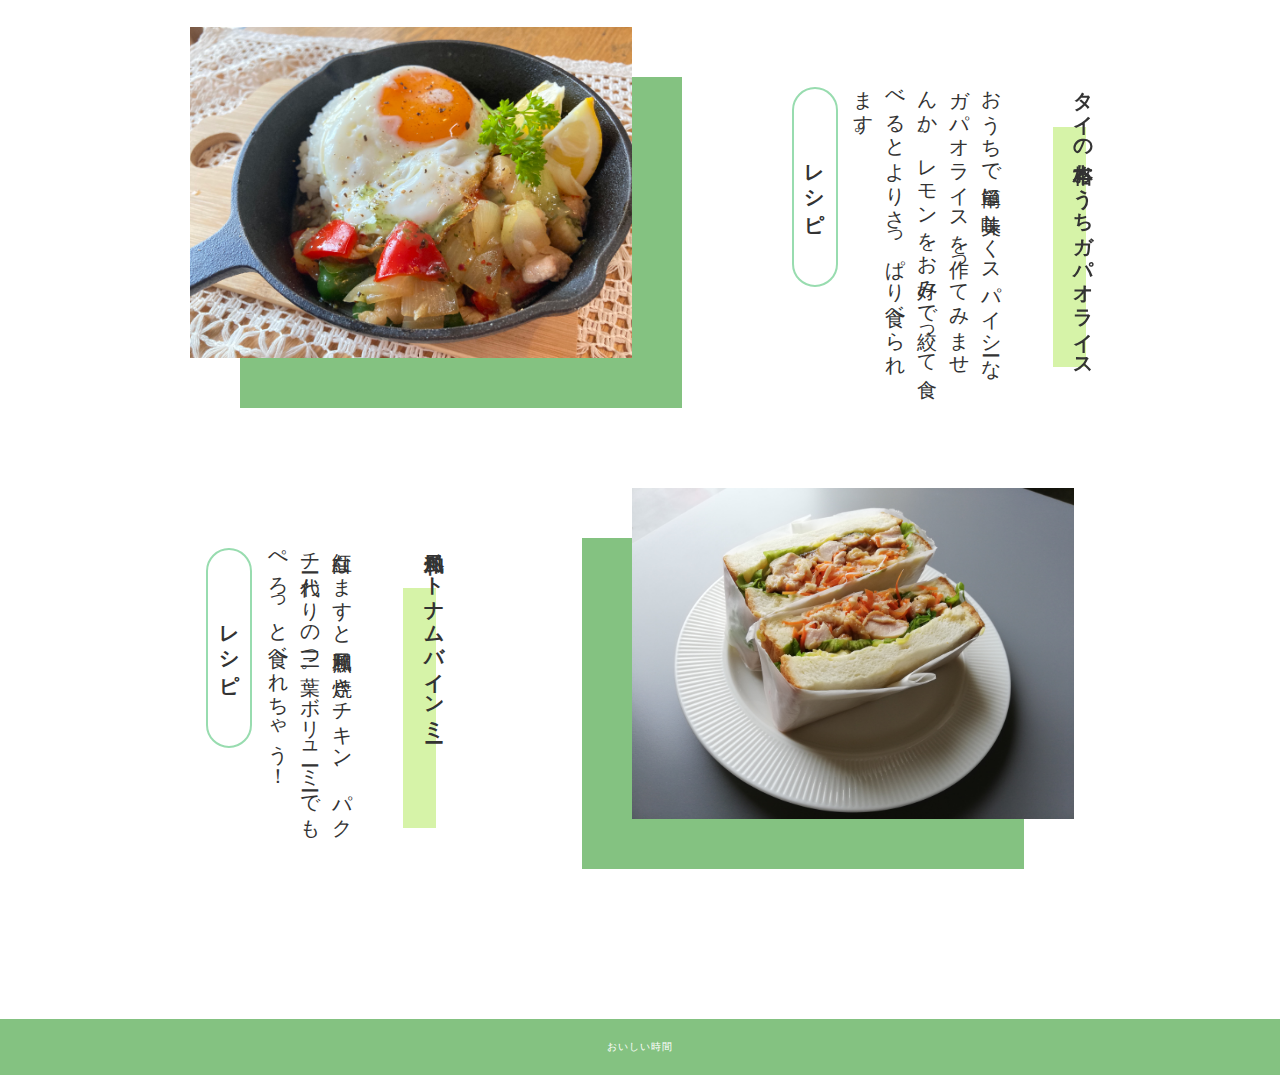
==== commit 0c2fc5cc: "松本ヘッダー修正" ====
--- a/index.html
+++ b/index.html
@@ -23,7 +23,10 @@
       <div class="inner">
         <div id="menu_btn"></div>
         <p id="header_logo">
-          <a href="./index.html"><?xml version="1.0" encoding="UTF-8"?><svg id="a" xmlns="http://www.w3.org/2000/svg" viewBox="0 0 36.96 4.45"><defs><style>.b{fill:#231815;}</style></defs><path class="b" d="M0,2.41H.86v-.88H0v-.44H.86V.36h.2v.73h.71v.44h-.71v.88h.94c.47,0,.84,.32,.84,.7v.1c0,.39-.38,.7-.84,.7h-.51v-.16h.28c.3,0,.55-.26,.55-.59s-.24-.59-.55-.59h-.7v.71H0v-.88Zm.53,.71h.33v-.55h-.33v.55Zm1.94-1.8c0-.12,.12-.22,.26-.22s.26,.1,.26,.22-.12,.22-.26,.22-.26-.1-.26-.22Z"/><path class="b" d="M6.51,2.78V1.35h.2v1.23c0,.25,.31,.45,.7,.45h.15v-.44h.2v.88h-.4c-.47,0-.84-.31-.84-.7Zm2.54-1.45c1.01,0,.97,.52,.97,.52,0,.12-.12,.22-.26,.22s-.26-.1-.26-.22c0-.1,.09-.19,.2-.21-.14-.2-.45-.25-.64-.31Z"/><path class="b" d="M14.24,.66c-.14,0-.26-.09-.26-.22s.12-.22,.26-.22c.09,0,.16,.04,.22,.09,.01,.02,.02,.03,.03,.05,.14,.26-.16,.45-.41,.45,.22-.05,.28-.16,.16-.16Zm-.26,2.09V1.63h.61v1.13c0,.71,.3,.99,.82,.91-.36,.31-1.43,.33-1.43-.93Z"/><path class="b" d="M19.67,2.78V1.35h.2v1.23c0,.25,.31,.45,.7,.45h.15v-.44h.2v.88h-.4c-.47,0-.84-.31-.84-.7Zm2.54-1.45c1.01,0,.97,.52,.97,.52,0,.12-.12,.22-.26,.22s-.26-.1-.26-.22c0-.1,.09-.19,.2-.21-.14-.2-.45-.25-.64-.31Z"/><path class="b" d="M26.03,3.13c-.47,0-.84-.31-.84-.7v-.65c0-.39,.38-.7,.84-.7h.11c.47,0,.84,.31,.84,.7v.65c0,.39-.38,.7-.84,.7h-.11Zm.06-.44c.39,0,.7-.2,.7-.45v-.26c0-.25-.31-.45-.7-.45s-.7,.2-.7,.45v.26c0,.25,.31,.45,.7,.45Zm0-.37c-.15,0-.26-.1-.26-.22s.11-.22,.26-.22,.26,.1,.26,.22-.12,.22-.26,.22Zm3.11-1.73h1.24v.16h-1.24V1.91h1.24v.44h-3.01v-.44h1.24V.76h-1.24v-.16h1.24V0h.53V.59Zm0,2.04v.23h.67v.44h-.67v.79c0,.12-.11,.21-.25,.21s-.26-.12-.26-.24c0-.11-.26-.19-.26-.19h.57v-.58h-1.25v-.44h1.25v-.23h.2Zm-1.45,1.11c0-.12,.11-.22,.26-.22s.26,.1,.26,.22-.12,.22-.26,.22-.26-.1-.26-.22Z"/><path class="b" d="M32.26,3.67h-.2V.02h.8c.47,0,.84,.31,.84,.7v.09c0,.39-.38,.7-.84,.7h-.61V3.67Zm0-2.31h.38c.3,0,.55-.26,.55-.59s-.24-.58-.55-.58h-.38V1.35Zm.45-.37c-.15,0-.26-.09-.26-.22s.11-.22,.26-.22,.26,.1,.26,.22-.12,.22-.26,.22Zm1.59,.84h.11c.47,0,.84,.32,.84,.7v.65c0,.38-.38,.7-.84,.7h-.11c-.47,0-.84-.32-.84-.7v-.65c0-.38,.38-.7,.84-.7Zm-.65,.9v.26c0,.25,.31,.46,.7,.46s.7-.21,.7-.46v-.26c0-.25-.31-.46-.7-.46s-.7,.21-.7,.46Zm.44,.13c0-.12,.11-.22,.26-.22s.26,.1,.26,.22-.12,.22-.26,.22-.26-.09-.26-.22Zm.89-2.03v-.09c0-.39,.38-.7,.84-.7h1.13V4.19c0,.14-.14,.26-.32,.26s-.32-.14-.32-.3c0-.15-.32-.23-.32-.23h.43V1.52h-.61c-.47,0-.84-.31-.84-.7Zm.53-.05c0,.33,.24,.59,.55,.59h.38V.19h-.38c-.3,0-.55,.26-.55,.58Zm.2,0c0-.12,.12-.22,.26-.22s.26,.1,.26,.22-.12,.22-.26,.22-.26-.09-.26-.22Z"/></svg>
+          <a href="./index.html">
+            <svg id="a" xmlns="http://www.w3.org/2000/svg" viewBox="0 0 36.96 4.45"><defs><style>.b{fill:#231815;}</style></defs><path class="b" d="M0,2.41H.86v-.88H0v-.44H.86V.36h.2v.73h.71v.44h-.71v.88h.94c.47,0,.84,.32,.84,.7v.1c0,.39-.38,.7-.84,.7h-.51v-.16h.28c.3,0,.55-.26,.55-.59s-.24-.59-.55-.59h-.7v.71H0v-.88Zm.53,.71h.33v-.55h-.33v.55Zm1.94-1.8c0-.12,.12-.22,.26-.22s.26,.1,.26,.22-.12,.22-.26,.22-.26-.1-.26-.22Z"/><path class="b" d="M6.51,2.78V1.35h.2v1.23c0,.25,.31,.45,.7,.45h.15v-.44h.2v.88h-.4c-.47,0-.84-.31-.84-.7Zm2.54-1.45c1.01,0,.97,.52,.97,.52,0,.12-.12,.22-.26,.22s-.26-.1-.26-.22c0-.1,.09-.19,.2-.21-.14-.2-.45-.25-.64-.31Z"/><path class="b" d="M14.24,.66c-.14,0-.26-.09-.26-.22s.12-.22,.26-.22c.09,0,.16,.04,.22,.09,.01,.02,.02,.03,.03,.05,.14,.26-.16,.45-.41,.45,.22-.05,.28-.16,.16-.16Zm-.26,2.09V1.63h.61v1.13c0,.71,.3,.99,.82,.91-.36,.31-1.43,.33-1.43-.93Z"/><path class="b" d="M19.67,2.78V1.35h.2v1.23c0,.25,.31,.45,.7,.45h.15v-.44h.2v.88h-.4c-.47,0-.84-.31-.84-.7Zm2.54-1.45c1.01,0,.97,.52,.97,.52,0,.12-.12,.22-.26,.22s-.26-.1-.26-.22c0-.1,.09-.19,.2-.21-.14-.2-.45-.25-.64-.31Z"/><path class="b" d="M26.03,3.13c-.47,0-.84-.31-.84-.7v-.65c0-.39,.38-.7,.84-.7h.11c.47,0,.84,.31,.84,.7v.65c0,.39-.38,.7-.84,.7h-.11Zm.06-.44c.39,0,.7-.2,.7-.45v-.26c0-.25-.31-.45-.7-.45s-.7,.2-.7,.45v.26c0,.25,.31,.45,.7,.45Zm0-.37c-.15,0-.26-.1-.26-.22s.11-.22,.26-.22,.26,.1,.26,.22-.12,.22-.26,.22Zm3.11-1.73h1.24v.16h-1.24V1.91h1.24v.44h-3.01v-.44h1.24V.76h-1.24v-.16h1.24V0h.53V.59Zm0,2.04v.23h.67v.44h-.67v.79c0,.12-.11,.21-.25,.21s-.26-.12-.26-.24c0-.11-.26-.19-.26-.19h.57v-.58h-1.25v-.44h1.25v-.23h.2Zm-1.45,1.11c0-.12,.11-.22,.26-.22s.26,.1,.26,.22-.12,.22-.26,.22-.26-.1-.26-.22Z"/><path class="b" d="M32.26,3.67h-.2V.02h.8c.47,0,.84,.31,.84,.7v.09c0,.39-.38,.7-.84,.7h-.61V3.67Zm0-2.31h.38c.3,0,.55-.26,.55-.59s-.24-.58-.55-.58h-.38V1.35Zm.45-.37c-.15,0-.26-.09-.26-.22s.11-.22,.26-.22,.26,.1,.26,.22-.12,.22-.26,.22Zm1.59,.84h.11c.47,0,.84,.32,.84,.7v.65c0,.38-.38,.7-.84,.7h-.11c-.47,0-.84-.32-.84-.7v-.65c0-.38,.38-.7,.84-.7Zm-.65,.9v.26c0,.25,.31,.46,.7,.46s.7-.21,.7-.46v-.26c0-.25-.31-.46-.7-.46s-.7,.21-.7,.46Zm.44,.13c0-.12,.11-.22,.26-.22s.26,.1,.26,.22-.12,.22-.26,.22-.26-.09-.26-.22Zm.89-2.03v-.09c0-.39,.38-.7,.84-.7h1.13V4.19c0,.14-.14,.26-.32,.26s-.32-.14-.32-.3c0-.15-.32-.23-.32-.23h.43V1.52h-.61c-.47,0-.84-.31-.84-.7Zm.53-.05c0,.33,.24,.59,.55,.59h.38V.19h-.38c-.3,0-.55,.26-.55,.58Zm.2,0c0-.12,.12-.22,.26-.22s.26,.1,.26,.22-.12,.22-.26,.22-.26-.09-.26-.22Z"/>
+            </svg>
+          </a>
         </p>
         <ul id="global_menu">
           <li><a href="./profile.html">profile</a></li>
@@ -32,8 +35,10 @@
         </ul>
       </div>
     </header>
-    <img class="rback" src='images/IMG_20211224_144856.jpg'
-    <div class="top_eye_catch"<?xml version="1.0" encoding="UTF-8"?><svg id="a" xmlns="http://www.w3.org/2000/svg" viewBox="0 0 208.35 35.56"><defs><style>.b{fill:#231815;font-family:AB-andante-83pv-RKSJ-H, AB-andante;font-size:px;}</style></defs><text class="b" transform="translate(0 30.56)"><tspan x="0" y="0">おいしい時間</tspan></text></svg></div>
+    <img class="rback" src="images/IMG_20211224_144856.jpg">
+    <div class="top_eye_catch">
+      <svg id="a" xmlns="http://www.w3.org/2000/svg" viewBox="0 0 208.35 35.56"><defs><style>.b{fill:#231815;font-family:AB-andante-83pv-RKSJ-H, AB-andante;font-size:px;}</style></defs><text class="b" transform="translate(0 30.56)"><tspan x="0" y="0">おいしい時間</tspan></text></svg>
+    </div>
     
 
     <div class="contents">
@@ -74,7 +79,7 @@
               <div class="explain">
                 紅白なますと和風照り焼きチキン、パクチー代わりの三つ葉。ボリューミーでもぺろっと食べれちゃう！
                 <a class="link_btn" href="./report.html">レシピ</a>
-              </div></div>
+              </div>
 
             </div>
           </div>
@@ -82,4 +87,6 @@
       </section>
     </div>
 
-    <footer>おいしい時間</footer>+    <footer>おいしい時間</footer>
+    </body>
+    </html>--- a/css/style.css
+++ b/css/style.css
@@ -91,6 +91,10 @@
 }
 
 /* ロゴ */
+#header_logo {
+  width: 150px;
+}
+
 #header_logo img {
   display: block;
   width: 100px;
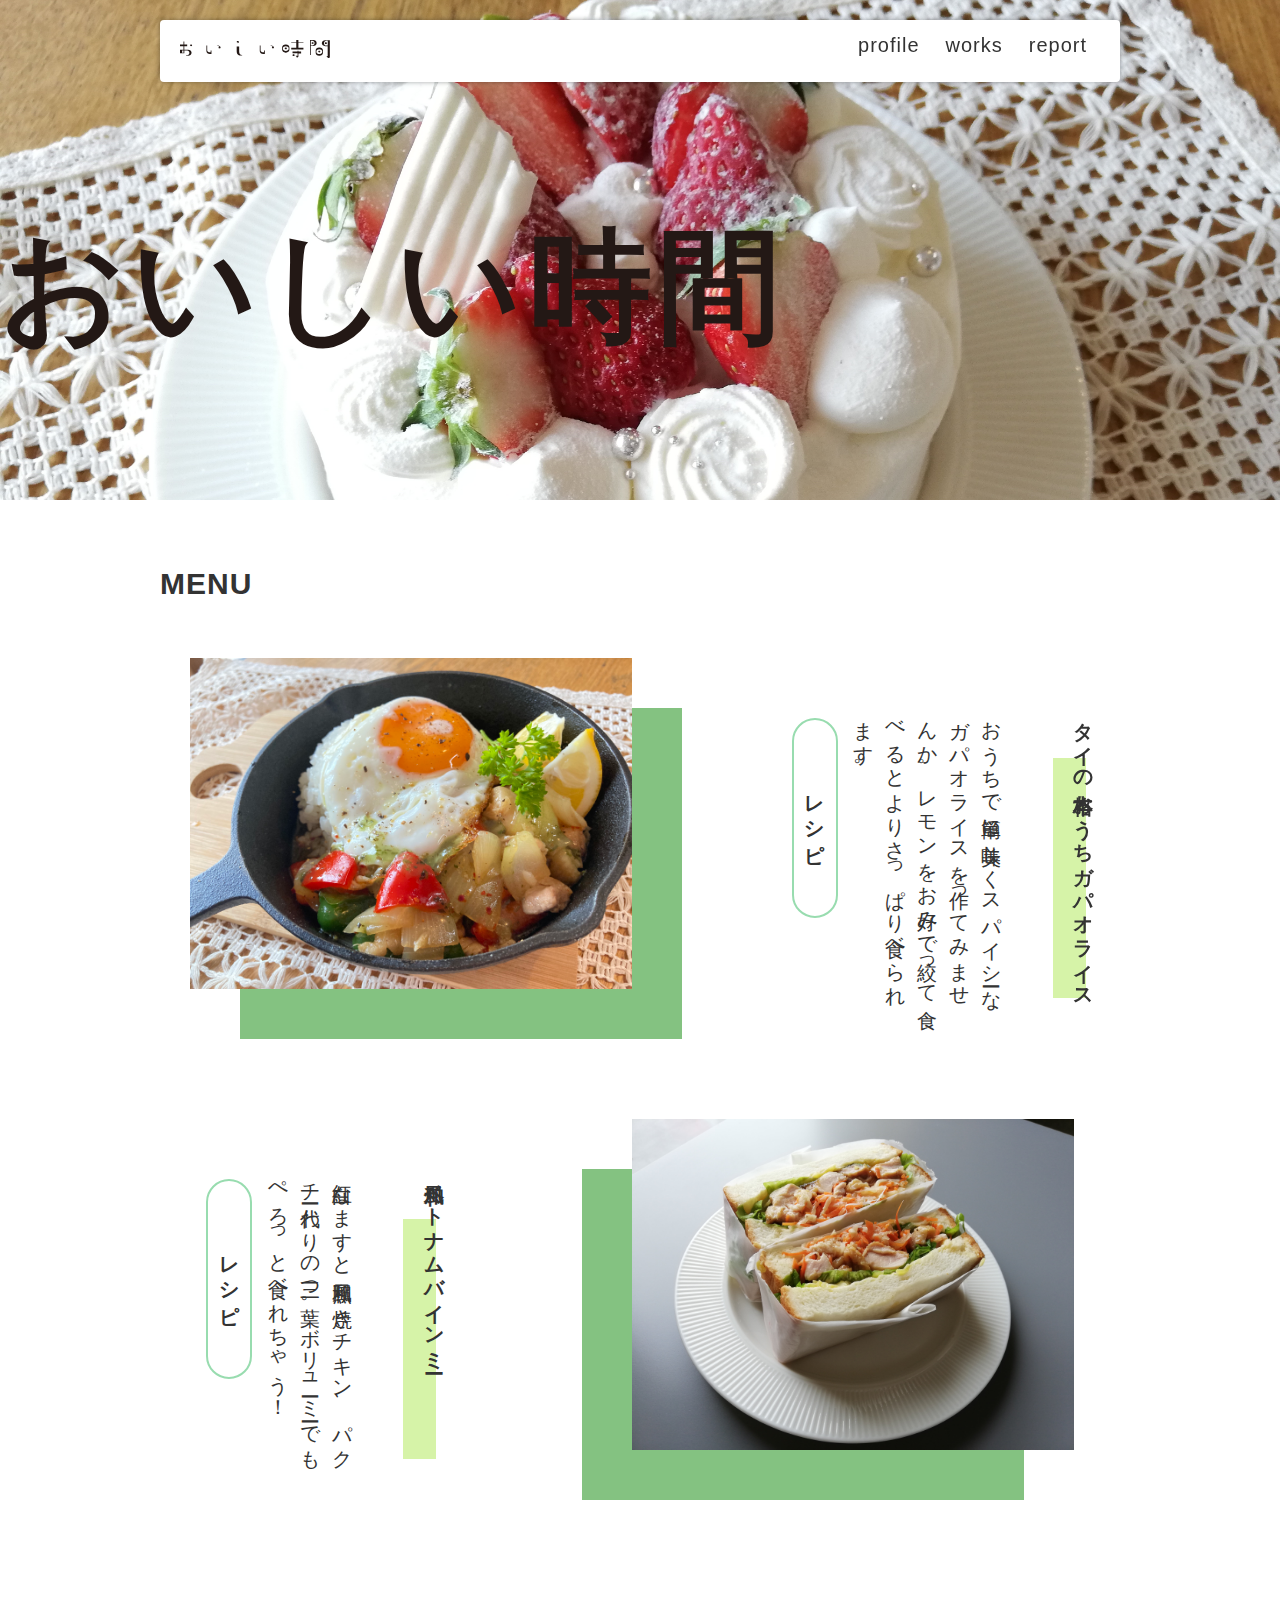
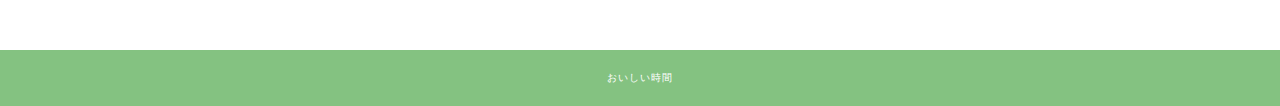
==== commit 44b870b3: "change" ====
--- a/index.html
+++ b/index.html
@@ -35,7 +35,7 @@
         </ul>
       </div>
     </header>
-    <img class="rback" src="images/IMG_20211224_144856.jpg">
+
     <div class="top_eye_catch">
       <svg id="a" xmlns="http://www.w3.org/2000/svg" viewBox="0 0 208.35 35.56"><defs><style>.b{fill:#231815;font-family:AB-andante-83pv-RKSJ-H, AB-andante;font-size:px;}</style></defs><text class="b" transform="translate(0 30.56)"><tspan x="0" y="0">おいしい時間</tspan></text></svg>
     </div>
